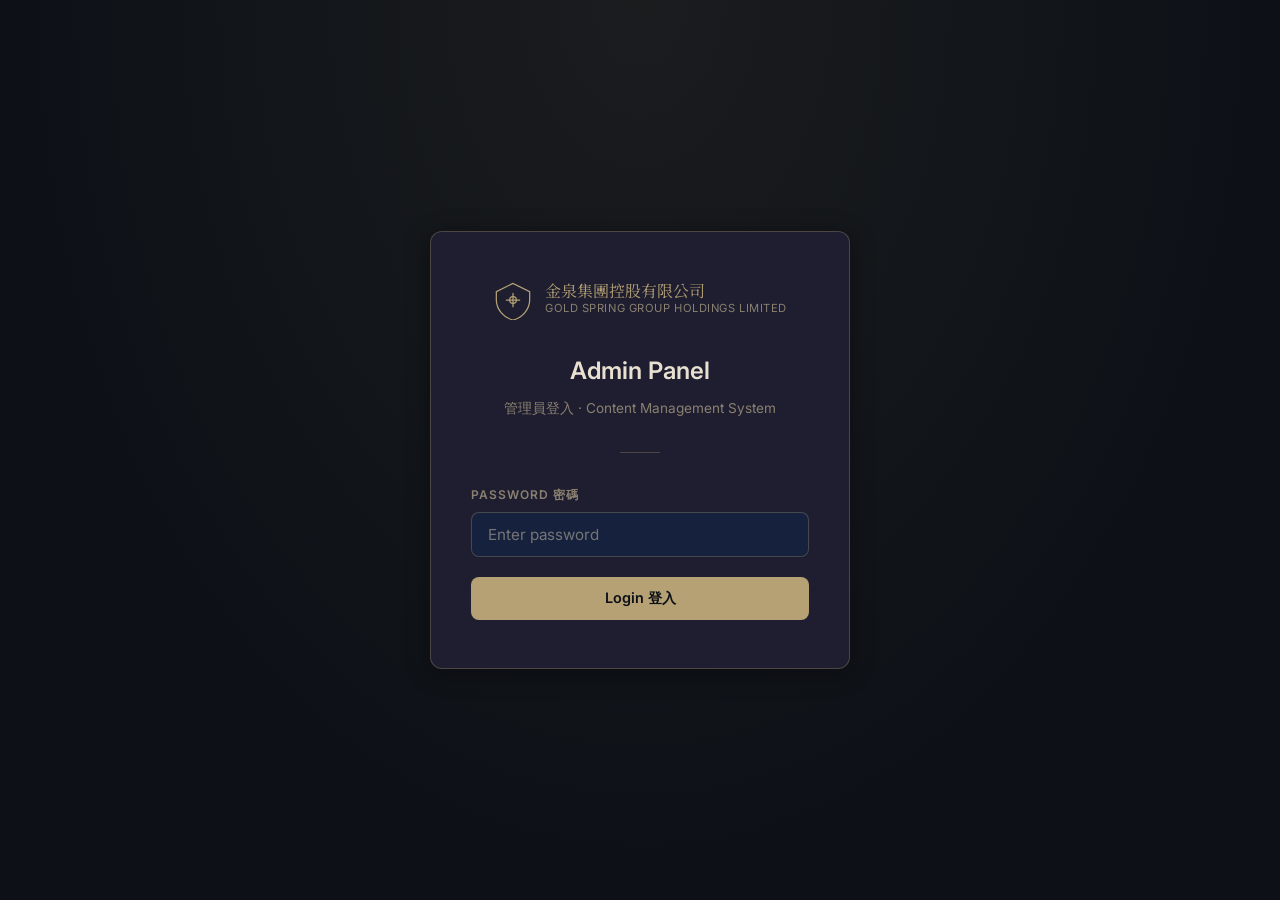
==== admin/index.html @ 5ca874d6 "Add admin panel CMS for easy content editing" ====
<!DOCTYPE html>
<html lang="en">
<head>
<meta charset="UTF-8">
<meta name="viewport" content="width=device-width, initial-scale=1.0">
<title>Admin Panel — Gold Spring Group</title>
<link rel="preconnect" href="https://fonts.googleapis.com">
<link rel="preconnect" href="https://fonts.gstatic.com" crossorigin>
<link href="https://fonts.googleapis.com/css2?family=Inter:wght@300;400;500;600;700&family=Noto+Serif+TC:wght@300;400;700&display=swap" rel="stylesheet">
<style>
  :root {
    --navy:       #0d1117;
    --navy-2:     #1a1a2e;
    --navy-3:     #16213e;
    --navy-4:     #0f3460;
    --gold:       #b5a173;
    --gold-light: #d4b896;
    --gold-dim:   rgba(181,161,115,0.15);
    --gold-border:rgba(181,161,115,0.3);
    --text:       #e8e0d0;
    --text-muted: #8a8070;
    --text-dim:   #5a5550;
    --surface:    #1e1e30;
    --surface-2:  #252538;
    --red:        #e05c5c;
    --green:      #5cb87a;
    --radius:     8px;
    --radius-lg:  12px;
    --shadow:     0 4px 24px rgba(0,0,0,0.4);
  }

  *, *::before, *::after { box-sizing: border-box; margin: 0; padding: 0; }

  body {
    font-family: 'Inter', sans-serif;
    background: var(--navy);
    color: var(--text);
    min-height: 100vh;
    line-height: 1.6;
  }

  /* ── LOGIN ── */
  #login-screen {
    display: flex;
    align-items: center;
    justify-content: center;
    min-height: 100vh;
    padding: 2rem;
    background: radial-gradient(ellipse at 50% 0%, rgba(181,161,115,0.08) 0%, transparent 70%),
                var(--navy);
  }

  .login-card {
    background: var(--surface);
    border: 1px solid var(--gold-border);
    border-radius: var(--radius-lg);
    padding: 3rem 2.5rem;
    width: 100%;
    max-width: 420px;
    box-shadow: var(--shadow);
    text-align: center;
  }

  .login-logo {
    display: flex;
    align-items: center;
    justify-content: center;
    gap: 0.75rem;
    margin-bottom: 2rem;
  }

  .login-logo svg { width: 40px; height: 40px; color: var(--gold); }

  .login-logo-text {
    text-align: left;
  }

  .login-logo-text .zh {
    font-family: 'Noto Serif TC', serif;
    font-size: 1rem;
    color: var(--gold);
    display: block;
    line-height: 1.2;
  }

  .login-logo-text .en {
    font-size: 0.7rem;
    color: var(--text-muted);
    display: block;
    letter-spacing: 0.05em;
    text-transform: uppercase;
  }

  .login-title {
    font-size: 1.5rem;
    font-weight: 600;
    color: var(--text);
    margin-bottom: 0.5rem;
  }

  .login-subtitle {
    font-size: 0.85rem;
    color: var(--text-muted);
    margin-bottom: 2rem;
  }

  .login-divider {
    width: 40px;
    height: 1px;
    background: var(--gold-border);
    margin: 0 auto 2rem;
  }

  .form-group { margin-bottom: 1.25rem; text-align: left; }

  .form-label {
    display: block;
    font-size: 0.75rem;
    font-weight: 600;
    letter-spacing: 0.08em;
    text-transform: uppercase;
    color: var(--text-muted);
    margin-bottom: 0.5rem;
  }

  .form-input {
    width: 100%;
    background: var(--navy-3);
    border: 1px solid var(--gold-border);
    border-radius: var(--radius);
    padding: 0.75rem 1rem;
    color: var(--text);
    font-family: 'Inter', sans-serif;
    font-size: 0.95rem;
    transition: border-color 0.2s, box-shadow 0.2s;
    outline: none;
  }

  .form-input:focus {
    border-color: var(--gold);
    box-shadow: 0 0 0 3px rgba(181,161,115,0.15);
  }

  .btn {
    display: inline-flex;
    align-items: center;
    gap: 0.5rem;
    padding: 0.75rem 1.5rem;
    border-radius: var(--radius);
    font-family: 'Inter', sans-serif;
    font-size: 0.9rem;
    font-weight: 600;
    cursor: pointer;
    border: none;
    transition: all 0.2s;
    text-decoration: none;
  }

  .btn-gold {
    background: var(--gold);
    color: var(--navy);
    width: 100%;
    justify-content: center;
  }

  .btn-gold:hover { background: var(--gold-light); transform: translateY(-1px); }
  .btn-gold:active { transform: translateY(0); }

  .btn-outline {
    background: transparent;
    border: 1px solid var(--gold-border);
    color: var(--gold);
  }

  .btn-outline:hover {
    background: var(--gold-dim);
    border-color: var(--gold);
  }

  .btn-ghost {
    background: transparent;
    color: var(--text-muted);
    padding: 0.5rem;
    border-radius: var(--radius);
  }

  .btn-ghost:hover { color: var(--gold); background: var(--gold-dim); }

  .error-msg {
    background: rgba(224,92,92,0.1);
    border: 1px solid rgba(224,92,92,0.3);
    border-radius: var(--radius);
    padding: 0.75rem 1rem;
    color: var(--red);
    font-size: 0.85rem;
    margin-top: 1rem;
    display: none;
  }

  /* ── APP ── */
  #app { display: none; }

  /* ── HEADER ── */
  .app-header {
    position: sticky;
    top: 0;
    z-index: 100;
    background: rgba(13,17,23,0.95);
    backdrop-filter: blur(12px);
    border-bottom: 1px solid var(--gold-border);
    padding: 0 2rem;
    height: 64px;
    display: flex;
    align-items: center;
    justify-content: space-between;
  }

  .header-brand {
    display: flex;
    align-items: center;
    gap: 0.75rem;
  }

  .header-brand svg { width: 28px; height: 28px; color: var(--gold); }

  .header-brand-text { display: flex; flex-direction: column; }

  .header-brand-text .zh {
    font-family: 'Noto Serif TC', serif;
    font-size: 0.85rem;
    color: var(--gold);
    line-height: 1.2;
  }

  .header-brand-text .en {
    font-size: 0.65rem;
    color: var(--text-muted);
    text-transform: uppercase;
    letter-spacing: 0.08em;
  }

  .header-badge {
    background: var(--gold-dim);
    border: 1px solid var(--gold-border);
    color: var(--gold);
    font-size: 0.7rem;
    font-weight: 600;
    letter-spacing: 0.1em;
    text-transform: uppercase;
    padding: 0.2rem 0.6rem;
    border-radius: 4px;
    margin-left: 0.75rem;
  }

  .header-actions {
    display: flex;
    align-items: center;
    gap: 0.75rem;
  }

  /* ── MAIN LAYOUT ── */
  .app-main {
    max-width: 1200px;
    margin: 0 auto;
    padding: 2rem;
  }

  /* ── STATUS BAR ── */
  #status-bar {
    border-radius: var(--radius);
    padding: 0.75rem 1.25rem;
    font-size: 0.875rem;
    font-weight: 500;
    display: none;
    align-items: center;
    gap: 0.5rem;
    margin-bottom: 1.5rem;
  }

  #status-bar.success {
    background: rgba(92,184,122,0.1);
    border: 1px solid rgba(92,184,122,0.3);
    color: var(--green);
    display: flex;
  }

  #status-bar.error {
    background: rgba(224,92,92,0.1);
    border: 1px solid rgba(224,92,92,0.3);
    color: var(--red);
    display: flex;
  }

  #status-bar.loading {
    background: var(--gold-dim);
    border: 1px solid var(--gold-border);
    color: var(--gold);
    display: flex;
  }

  /* ── TOOLBAR ── */
  .toolbar {
    display: flex;
    align-items: center;
    justify-content: space-between;
    margin-bottom: 2rem;
    flex-wrap: wrap;
    gap: 1rem;
  }

  .toolbar-title {
    font-size: 1.5rem;
    font-weight: 700;
    color: var(--text);
  }

  .toolbar-title span {
    color: var(--gold);
  }

  .toolbar-actions {
    display: flex;
    gap: 0.75rem;
    flex-wrap: wrap;
  }

  /* ── SECTIONS ── */
  .section-block {
    background: var(--surface);
    border: 1px solid rgba(181,161,115,0.12);
    border-radius: var(--radius-lg);
    margin-bottom: 1.5rem;
    overflow: hidden;
    transition: border-color 0.2s;
  }

  .section-block:hover {
    border-color: var(--gold-border);
  }

  .section-header {
    display: flex;
    align-items: center;
    gap: 0.75rem;
    padding: 1.25rem 1.5rem;
    background: var(--surface-2);
    border-bottom: 1px solid rgba(181,161,115,0.12);
    cursor: pointer;
    user-select: none;
  }

  .section-icon {
    width: 32px;
    height: 32px;
    background: var(--gold-dim);
    border: 1px solid var(--gold-border);
    border-radius: 6px;
    display: flex;
    align-items: center;
    justify-content: center;
    color: var(--gold);
    flex-shrink: 0;
  }

  .section-icon svg { width: 16px; height: 16px; }

  .section-title {
    flex: 1;
  }

  .section-title-zh {
    font-family: 'Noto Serif TC', serif;
    font-size: 0.9rem;
    color: var(--gold);
    display: block;
  }

  .section-title-en {
    font-size: 0.75rem;
    color: var(--text-muted);
    text-transform: uppercase;
    letter-spacing: 0.06em;
  }

  .section-toggle {
    color: var(--text-muted);
    transition: transform 0.2s;
  }

  .section-toggle.open { transform: rotate(180deg); }

  .section-body {
    padding: 1.5rem;
    display: grid;
    gap: 1.25rem;
  }

  .section-body.collapsed { display: none; }

  /* ── FIELD ROWS ── */
  .field-row {
    display: grid;
    grid-template-columns: 1fr 1fr;
    gap: 1rem;
  }

  @media (max-width: 768px) {
    .field-row { grid-template-columns: 1fr; }
  }

  .field-full { grid-column: 1 / -1; }

  .field-group { display: flex; flex-direction: column; gap: 0.5rem; }

  .field-label {
    font-size: 0.72rem;
    font-weight: 600;
    text-transform: uppercase;
    letter-spacing: 0.08em;
    color: var(--text-muted);
    display: flex;
    align-items: center;
    gap: 0.4rem;
  }

  .field-label .lang-badge {
    background: var(--gold-dim);
    border: 1px solid var(--gold-border);
    color: var(--gold);
    font-size: 0.6rem;
    padding: 0.1rem 0.35rem;
    border-radius: 3px;
    font-weight: 700;
  }

  .field-label .lang-badge.en {
    background: rgba(100,130,200,0.1);
    border-color: rgba(100,130,200,0.3);
    color: #8aa4d8;
  }

  .field-input,
  .field-textarea {
    background: var(--navy-3);
    border: 1px solid rgba(181,161,115,0.2);
    border-radius: var(--radius);
    padding: 0.65rem 0.9rem;
    color: var(--text);
    font-family: 'Inter', sans-serif;
    font-size: 0.875rem;
    transition: border-color 0.2s, box-shadow 0.2s;
    outline: none;
    resize: vertical;
    width: 100%;
    line-height: 1.5;
  }

  .field-input:focus,
  .field-textarea:focus {
    border-color: var(--gold);
    box-shadow: 0 0 0 3px rgba(181,161,115,0.1);
  }

  .field-textarea { min-height: 90px; }
  .field-textarea.tall { min-height: 200px; }
  .field-textarea.bio { min-height: 320px; font-size: 0.8rem; }

  /* ── MODAL ── */
  .modal-overlay {
    position: fixed;
    inset: 0;
    background: rgba(0,0,0,0.7);
    backdrop-filter: blur(4px);
    z-index: 1000;
    display: none;
    align-items: center;
    justify-content: center;
    padding: 2rem;
  }

  .modal-overlay.open { display: flex; }

  .modal {
    background: var(--surface);
    border: 1px solid var(--gold-border);
    border-radius: var(--radius-lg);
    padding: 2rem;
    width: 100%;
    max-width: 540px;
    box-shadow: var(--shadow);
  }

  .modal-header {
    display: flex;
    align-items: flex-start;
    justify-content: space-between;
    margin-bottom: 1.5rem;
    gap: 1rem;
  }

  .modal-title {
    font-size: 1.1rem;
    font-weight: 700;
    color: var(--text);
    line-height: 1.3;
  }

  .modal-subtitle {
    font-size: 0.8rem;
    color: var(--text-muted);
    margin-top: 0.25rem;
  }

  .modal-close {
    background: none;
    border: none;
    color: var(--text-muted);
    cursor: pointer;
    padding: 0.25rem;
    border-radius: 4px;
    flex-shrink: 0;
    transition: color 0.2s;
  }

  .modal-close:hover { color: var(--text); }

  .modal-instructions {
    background: var(--navy-3);
    border: 1px solid rgba(181,161,115,0.15);
    border-radius: var(--radius);
    padding: 1rem;
    margin-bottom: 1.5rem;
    font-size: 0.8rem;
    color: var(--text-muted);
    line-height: 1.6;
  }

  .modal-instructions ol {
    padding-left: 1.25rem;
    margin-top: 0.5rem;
  }

  .modal-instructions li { margin-bottom: 0.25rem; }

  .modal-instructions code {
    background: rgba(181,161,115,0.1);
    color: var(--gold);
    padding: 0.1rem 0.35rem;
    border-radius: 3px;
    font-size: 0.78rem;
    font-family: 'Courier New', monospace;
  }

  .modal-footer {
    display: flex;
    gap: 0.75rem;
    justify-content: flex-end;
    margin-top: 1.5rem;
  }

  .btn-sm {
    padding: 0.5rem 1rem;
    font-size: 0.85rem;
  }

  /* ── SPINNER ── */
  @keyframes spin { to { transform: rotate(360deg); } }
  .spinner {
    width: 16px;
    height: 16px;
    border: 2px solid transparent;
    border-top-color: currentColor;
    border-radius: 50%;
    animation: spin 0.7s linear infinite;
    flex-shrink: 0;
  }

  /* ── FOOTER ── */
  .app-footer {
    text-align: center;
    padding: 2rem;
    color: var(--text-dim);
    font-size: 0.75rem;
    border-top: 1px solid rgba(181,161,115,0.08);
    margin-top: 2rem;
  }

  .app-footer a { color: var(--text-muted); text-decoration: none; }
  .app-footer a:hover { color: var(--gold); }

  /* ── LOGOUT ── */
  .logout-btn {
    background: none;
    border: 1px solid rgba(224,92,92,0.3);
    color: var(--red);
    cursor: pointer;
    font-size: 0.75rem;
    font-weight: 600;
    padding: 0.35rem 0.75rem;
    border-radius: var(--radius);
    transition: all 0.2s;
    font-family: 'Inter', sans-serif;
    letter-spacing: 0.05em;
    text-transform: uppercase;
  }

  .logout-btn:hover {
    background: rgba(224,92,92,0.1);
    border-color: var(--red);
  }

  /* ── CHANGED INDICATOR ── */
  .dirty-dot {
    width: 6px;
    height: 6px;
    background: var(--gold);
    border-radius: 50%;
    display: none;
    margin-left: 4px;
  }

  .is-dirty .dirty-dot { display: inline-block; }
</style>
</head>
<body>

<!-- ═══════════════════════════════════ LOGIN ═══════════════════════════════════ -->
<div id="login-screen">
  <div class="login-card">
    <div class="login-logo">
      <svg viewBox="0 0 48 48" fill="none" aria-label="Gold Spring Group">
        <path d="M24 4L4 14v10c0 11 8.7 21.3 20 24 11.3-2.7 20-13 20-24V14L24 4z" stroke="currentColor" stroke-width="1.5" fill="none"/>
        <path d="M16 24h16M24 16v16" stroke="currentColor" stroke-width="1.5" stroke-linecap="round"/>
        <circle cx="24" cy="24" r="4" stroke="currentColor" stroke-width="1.5"/>
      </svg>
      <div class="login-logo-text">
        <span class="zh">金泉集團控股有限公司</span>
        <span class="en">Gold Spring Group Holdings Limited</span>
      </div>
    </div>
    <h1 class="login-title">Admin Panel</h1>
    <p class="login-subtitle">管理員登入 · Content Management System</p>
    <div class="login-divider"></div>
    <div class="form-group">
      <label class="form-label" for="password-input">Password 密碼</label>
      <input
        class="form-input"
        type="password"
        id="password-input"
        placeholder="Enter password"
        autocomplete="current-password"
      >
    </div>
    <button class="btn btn-gold" id="login-btn">Login 登入</button>
    <div class="error-msg" id="login-error">Incorrect password. Please try again.</div>
  </div>
</div>

<!-- ═══════════════════════════════════ APP ════════════════════════════════════ -->
<div id="app">

  <!-- HEADER -->
  <header class="app-header">
    <div class="header-brand">
      <svg viewBox="0 0 48 48" fill="none" aria-label="Gold Spring Group">
        <path d="M24 4L4 14v10c0 11 8.7 21.3 20 24 11.3-2.7 20-13 20-24V14L24 4z" stroke="currentColor" stroke-width="1.5" fill="none"/>
        <path d="M16 24h16M24 16v16" stroke="currentColor" stroke-width="1.5" stroke-linecap="round"/>
        <circle cx="24" cy="24" r="4" stroke="currentColor" stroke-width="1.5"/>
      </svg>
      <div class="header-brand-text">
        <span class="zh">金泉集團</span>
        <span class="en">Gold Spring Group</span>
      </div>
      <span class="header-badge">CMS Admin</span>
    </div>
    <div class="header-actions">
      <button class="btn btn-ghost" id="settings-btn" title="GitHub Token Settings" aria-label="Settings">
        <svg width="18" height="18" viewBox="0 0 24 24" fill="none" stroke="currentColor" stroke-width="2"><circle cx="12" cy="12" r="3"/><path d="M19.4 15a1.65 1.65 0 0 0 .33 1.82l.06.06a2 2 0 0 1-2.83 2.83l-.06-.06a1.65 1.65 0 0 0-1.82-.33 1.65 1.65 0 0 0-1 1.51V21a2 2 0 0 1-4 0v-.09A1.65 1.65 0 0 0 9 19.4a1.65 1.65 0 0 0-1.82.33l-.06.06a2 2 0 0 1-2.83-2.83l.06-.06A1.65 1.65 0 0 0 4.68 15a1.65 1.65 0 0 0-1.51-1H3a2 2 0 0 1 0-4h.09A1.65 1.65 0 0 0 4.6 9a1.65 1.65 0 0 0-.33-1.82l-.06-.06a2 2 0 0 1 2.83-2.83l.06.06A1.65 1.65 0 0 0 9 4.68a1.65 1.65 0 0 0 1-1.51V3a2 2 0 0 1 4 0v.09a1.65 1.65 0 0 0 1 1.51 1.65 1.65 0 0 0 1.82-.33l.06-.06a2 2 0 0 1 2.83 2.83l-.06.06A1.65 1.65 0 0 0 19.4 9a1.65 1.65 0 0 0 1.51 1H21a2 2 0 0 1 0 4h-.09a1.65 1.65 0 0 0-1.51 1z"/></svg>
      </button>
      <button class="logout-btn" id="logout-btn">Logout</button>
    </div>
  </header>

  <!-- MAIN -->
  <main class="app-main">
    <!-- STATUS -->
    <div id="status-bar"></div>

    <!-- TOOLBAR -->
    <div class="toolbar">
      <div>
        <h1 class="toolbar-title">Content <span>Editor</span></h1>
        <p style="font-size:0.8rem;color:var(--text-muted);margin-top:0.25rem;">
          Edit site content below. Changes save directly to GitHub.
        </p>
      </div>
      <div class="toolbar-actions">
        <a href="../index.html" target="_blank" class="btn btn-outline btn-sm">
          <svg width="14" height="14" viewBox="0 0 24 24" fill="none" stroke="currentColor" stroke-width="2"><path d="M18 13v6a2 2 0 0 1-2 2H5a2 2 0 0 1-2-2V8a2 2 0 0 1 2-2h6"/><polyline points="15 3 21 3 21 9"/><line x1="10" y1="14" x2="21" y2="3"/></svg>
          Preview Site
        </a>
        <button class="btn btn-gold btn-sm" id="save-btn">
          <svg width="14" height="14" viewBox="0 0 24 24" fill="none" stroke="currentColor" stroke-width="2.5"><path d="M19 21H5a2 2 0 0 1-2-2V5a2 2 0 0 1 2-2h11l5 5v11a2 2 0 0 1-2 2z"/><polyline points="17 21 17 13 7 13 7 21"/><polyline points="7 3 7 8 15 8"/></svg>
          Save to GitHub
          <span class="dirty-dot" id="dirty-dot"></span>
        </button>
      </div>
    </div>

    <!-- ═══ HERO SECTION ═══ -->
    <div class="section-block">
      <div class="section-header" onclick="toggleSection(this)">
        <div class="section-icon">
          <svg viewBox="0 0 24 24" fill="none" stroke="currentColor" stroke-width="2"><path d="M3 9l9-7 9 7v11a2 2 0 0 1-2 2H5a2 2 0 0 1-2-2z"/></svg>
        </div>
        <div class="section-title">
          <span class="section-title-zh">首頁橫幅</span>
          <span class="section-title-en">Hero Banner</span>
        </div>
        <svg class="section-toggle open" width="16" height="16" viewBox="0 0 24 24" fill="none" stroke="currentColor" stroke-width="2"><polyline points="6 9 12 15 18 9"/></svg>
      </div>
      <div class="section-body">
        <div class="field-row">
          <div class="field-group">
            <label class="field-label">
              <span class="lang-badge">ZH</span>
              首頁主標題 Hero Title
            </label>
            <input class="field-input" type="text" data-key="hero_title_zh" placeholder="Chinese hero title">
          </div>
          <div class="field-group">
            <label class="field-label">
              <span class="lang-badge en">EN</span>
              Hero Title (English)
            </label>
            <input class="field-input" type="text" data-key="hero_title_en" placeholder="English hero title">
          </div>
        </div>
        <div class="field-row">
          <div class="field-group">
            <label class="field-label">
              <span class="lang-badge">ZH</span>
              首頁描述 Hero Description
            </label>
            <textarea class="field-textarea" data-key="hero_desc_zh" placeholder="Chinese hero description"></textarea>
          </div>
          <div class="field-group">
            <label class="field-label">
              <span class="lang-badge en">EN</span>
              Hero Description (English)
            </label>
            <textarea class="field-textarea" data-key="hero_desc_en" placeholder="English hero description"></textarea>
          </div>
        </div>
      </div>
    </div>

    <!-- ═══ ABOUT SECTION ═══ -->
    <div class="section-block">
      <div class="section-header" onclick="toggleSection(this)">
        <div class="section-icon">
          <svg viewBox="0 0 24 24" fill="none" stroke="currentColor" stroke-width="2"><circle cx="12" cy="12" r="10"/><line x1="12" y1="8" x2="12" y2="12"/><line x1="12" y1="16" x2="12.01" y2="16"/></svg>
        </div>
        <div class="section-title">
          <span class="section-title-zh">關於我們</span>
          <span class="section-title-en">About</span>
        </div>
        <svg class="section-toggle open" width="16" height="16" viewBox="0 0 24 24" fill="none" stroke="currentColor" stroke-width="2"><polyline points="6 9 12 15 18 9"/></svg>
      </div>
      <div class="section-body">
        <div class="field-row">
          <div class="field-group">
            <label class="field-label">
              <span class="lang-badge">ZH</span>
              公司簡介 Company Introduction
            </label>
            <textarea class="field-textarea tall" data-key="about_intro_zh" placeholder="Chinese about text"></textarea>
          </div>
          <div class="field-group">
            <label class="field-label">
              <span class="lang-badge en">EN</span>
              Company Introduction (English)
            </label>
            <textarea class="field-textarea tall" data-key="about_intro_en" placeholder="English about text"></textarea>
          </div>
        </div>
        <div class="field-row">
          <div class="field-group">
            <label class="field-label">
              <span class="lang-badge">ZH</span>
              目標客戶 Target Clients
            </label>
            <textarea class="field-textarea" data-key="target_clients_zh" placeholder="Chinese target clients"></textarea>
          </div>
          <div class="field-group">
            <label class="field-label">
              <span class="lang-badge en">EN</span>
              Target Clients (English)
            </label>
            <textarea class="field-textarea" data-key="target_clients_en" placeholder="English target clients"></textarea>
          </div>
        </div>
      </div>
    </div>

    <!-- ═══ LEADERSHIP SECTION ═══ -->
    <div class="section-block">
      <div class="section-header" onclick="toggleSection(this)">
        <div class="section-icon">
          <svg viewBox="0 0 24 24" fill="none" stroke="currentColor" stroke-width="2"><path d="M17 21v-2a4 4 0 0 0-4-4H5a4 4 0 0 0-4 4v2"/><circle cx="9" cy="7" r="4"/><path d="M23 21v-2a4 4 0 0 0-3-3.87"/><path d="M16 3.13a4 4 0 0 1 0 7.75"/></svg>
        </div>
        <div class="section-title">
          <span class="section-title-zh">領導層</span>
          <span class="section-title-en">Leadership</span>
        </div>
        <svg class="section-toggle open" width="16" height="16" viewBox="0 0 24 24" fill="none" stroke="currentColor" stroke-width="2"><polyline points="6 9 12 15 18 9"/></svg>
      </div>
      <div class="section-body">
        <div class="field-row">
          <div class="field-group">
            <label class="field-label">
              <span class="lang-badge">ZH</span>
              領導人姓名 Leader Name
            </label>
            <input class="field-input" type="text" data-key="leader_name_zh" placeholder="e.g. 劉應東先生">
          </div>
          <div class="field-group">
            <label class="field-label">
              <span class="lang-badge en">EN</span>
              Leader Name (English)
            </label>
            <input class="field-input" type="text" data-key="leader_name_en" placeholder="e.g. Ellis Lau">
          </div>
        </div>
        <div class="field-row">
          <div class="field-group">
            <label class="field-label">
              <span class="lang-badge">ZH</span>
              職銜 Role / Title
            </label>
            <input class="field-input" type="text" data-key="leader_role_zh" placeholder="e.g. 行政總裁">
          </div>
          <div class="field-group">
            <label class="field-label">
              <span class="lang-badge en">EN</span>
              Role / Title (English)
            </label>
            <input class="field-input" type="text" data-key="leader_role_en" placeholder="e.g. Chief Executive Officer">
          </div>
        </div>
        <div class="field-row">
          <div class="field-group">
            <label class="field-label">
              <span class="lang-badge">ZH</span>
              個人簡介 Bio (HTML) — 中文
            </label>
            <textarea class="field-textarea bio" data-key="leader_bio_zh" placeholder="HTML content for Chinese bio including &lt;p&gt; tags and &lt;ul&gt; list"></textarea>
          </div>
          <div class="field-group">
            <label class="field-label">
              <span class="lang-badge en">EN</span>
              Bio (HTML) — English
            </label>
            <textarea class="field-textarea bio" data-key="leader_bio_en" placeholder="HTML content for English bio including &lt;p&gt; tags and &lt;ul&gt; list"></textarea>
          </div>
        </div>
        <p style="font-size:0.72rem;color:var(--text-dim);grid-column:1/-1;">
          ℹ Bio fields accept HTML — use &lt;p&gt;, &lt;ul&gt;, &lt;li&gt; tags. The content is injected via innerHTML.
        </p>
      </div>
    </div>

    <!-- ═══ OFFICE SECTION ═══ -->
    <div class="section-block">
      <div class="section-header" onclick="toggleSection(this)">
        <div class="section-icon">
          <svg viewBox="0 0 24 24" fill="none" stroke="currentColor" stroke-width="2"><path d="M3 9l9-7 9 7v11a2 2 0 0 1-2 2H5a2 2 0 0 1-2-2z"/><polyline points="9 22 9 12 15 12 15 22"/></svg>
        </div>
        <div class="section-title">
          <span class="section-title-zh">辦公室</span>
          <span class="section-title-en">Office</span>
        </div>
        <svg class="section-toggle open" width="16" height="16" viewBox="0 0 24 24" fill="none" stroke="currentColor" stroke-width="2"><polyline points="6 9 12 15 18 9"/></svg>
      </div>
      <div class="section-body">
        <div class="field-row">
          <div class="field-group">
            <label class="field-label">
              <span class="lang-badge">ZH</span>
              辦公室介紹 Office Introduction
            </label>
            <textarea class="field-textarea" data-key="office_intro_zh" placeholder="Chinese office intro"></textarea>
          </div>
          <div class="field-group">
            <label class="field-label">
              <span class="lang-badge en">EN</span>
              Office Introduction (English)
            </label>
            <textarea class="field-textarea" data-key="office_intro_en" placeholder="English office intro"></textarea>
          </div>
        </div>
      </div>
    </div>

    <!-- ═══ CAREERS SECTION ═══ -->
    <div class="section-block">
      <div class="section-header" onclick="toggleSection(this)">
        <div class="section-icon">
          <svg viewBox="0 0 24 24" fill="none" stroke="currentColor" stroke-width="2"><rect x="2" y="7" width="20" height="14" rx="2" ry="2"/><path d="M16 21V5a2 2 0 0 0-2-2h-4a2 2 0 0 0-2 2v16"/></svg>
        </div>
        <div class="section-title">
          <span class="section-title-zh">招聘</span>
          <span class="section-title-en">Careers</span>
        </div>
        <svg class="section-toggle open" width="16" height="16" viewBox="0 0 24 24" fill="none" stroke="currentColor" stroke-width="2"><polyline points="6 9 12 15 18 9"/></svg>
      </div>
      <div class="section-body">
        <div class="field-row">
          <div class="field-group">
            <label class="field-label">
              <span class="lang-badge">ZH</span>
              招聘文字 Careers Text
            </label>
            <textarea class="field-textarea" data-key="careers_text_zh" placeholder="Chinese careers text"></textarea>
          </div>
          <div class="field-group">
            <label class="field-label">
              <span class="lang-badge en">EN</span>
              Careers Text (English)
            </label>
            <textarea class="field-textarea" data-key="careers_text_en" placeholder="English careers text"></textarea>
          </div>
        </div>
      </div>
    </div>

    <!-- ═══ CONTACT SECTION ═══ -->
    <div class="section-block">
      <div class="section-header" onclick="toggleSection(this)">
        <div class="section-icon">
          <svg viewBox="0 0 24 24" fill="none" stroke="currentColor" stroke-width="2"><path d="M22 16.92v3a2 2 0 0 1-2.18 2 19.79 19.79 0 0 1-8.63-3.07A19.5 19.5 0 0 1 4.69 12a19.79 19.79 0 0 1-3.07-8.67A2 2 0 0 1 3.6 1.2h3a2 2 0 0 1 2 1.72c.127.96.361 1.903.7 2.81a2 2 0 0 1-.45 2.11L7.91 8.91a16 16 0 0 0 6.06 6.06l.94-.94a2 2 0 0 1 2.11-.45c.907.339 1.85.573 2.81.7A2 2 0 0 1 22 16.92z"/></svg>
        </div>
        <div class="section-title">
          <span class="section-title-zh">聯絡資料</span>
          <span class="section-title-en">Contact</span>
        </div>
        <svg class="section-toggle open" width="16" height="16" viewBox="0 0 24 24" fill="none" stroke="currentColor" stroke-width="2"><polyline points="6 9 12 15 18 9"/></svg>
      </div>
      <div class="section-body">
        <div class="field-group field-full">
          <label class="field-label">
            辦公室地址 Office Address (ZH + EN)
          </label>
          <textarea class="field-textarea" data-key="contact_address" placeholder="Full address — use line breaks for multiple lines" style="min-height:80px;"></textarea>
        </div>
        <div class="field-row">
          <div class="field-group">
            <label class="field-label">電郵 Email Address</label>
            <input class="field-input" type="email" data-key="contact_email" placeholder="e.g. cs@goldspringgroup.io">
          </div>
          <div class="field-group">
            <label class="field-label">WhatsApp 號碼 Number</label>
            <input class="field-input" type="text" data-key="contact_whatsapp" placeholder="e.g. +852 6307 8840">
          </div>
        </div>
      </div>
    </div>

    <!-- BOTTOM SAVE -->
    <div style="display:flex;justify-content:flex-end;gap:0.75rem;margin-top:1rem;padding-top:1.5rem;border-top:1px solid rgba(181,161,115,0.12);">
      <a href="../index.html" target="_blank" class="btn btn-outline btn-sm">
        <svg width="14" height="14" viewBox="0 0 24 24" fill="none" stroke="currentColor" stroke-width="2"><path d="M18 13v6a2 2 0 0 1-2 2H5a2 2 0 0 1-2-2V8a2 2 0 0 1 2-2h6"/><polyline points="15 3 21 3 21 9"/><line x1="10" y1="14" x2="21" y2="3"/></svg>
        Preview Site
      </a>
      <button class="btn btn-gold btn-sm" id="save-btn-bottom">
        <svg width="14" height="14" viewBox="0 0 24 24" fill="none" stroke="currentColor" stroke-width="2.5"><path d="M19 21H5a2 2 0 0 1-2-2V5a2 2 0 0 1 2-2h11l5 5v11a2 2 0 0 1-2 2z"/><polyline points="17 21 17 13 7 13 7 21"/><polyline points="7 3 7 8 15 8"/></svg>
        Save to GitHub
      </button>
    </div>
  </main>

  <footer class="app-footer">
    Gold Spring Group Holdings Limited &mdash; Admin CMS &mdash;
    <a href="https://github.com/kahofu3/goldspring-site" target="_blank" rel="noopener">kahofu3/goldspring-site</a>
  </footer>
</div>

<!-- ═══════════════════════════════ SETTINGS MODAL ════════════════════════════ -->
<div class="modal-overlay" id="settings-modal">
  <div class="modal" role="dialog" aria-modal="true" aria-labelledby="modal-title">
    <div class="modal-header">
      <div>
        <h2 class="modal-title" id="modal-title">
          <svg width="16" height="16" viewBox="0 0 24 24" fill="none" stroke="currentColor" stroke-width="2" style="vertical-align:-2px;margin-right:6px;color:var(--gold)"><circle cx="12" cy="12" r="3"/><path d="M19.4 15a1.65 1.65 0 0 0 .33 1.82l.06.06a2 2 0 0 1-2.83 2.83l-.06-.06a1.65 1.65 0 0 0-1.82-.33 1.65 1.65 0 0 0-1 1.51V21a2 2 0 0 1-4 0v-.09A1.65 1.65 0 0 0 9 19.4a1.65 1.65 0 0 0-1.82.33l-.06.06a2 2 0 0 1-2.83-2.83l.06-.06A1.65 1.65 0 0 0 4.68 15a1.65 1.65 0 0 0-1.51-1H3a2 2 0 0 1 0-4h.09A1.65 1.65 0 0 0 4.6 9a1.65 1.65 0 0 0-.33-1.82l-.06-.06a2 2 0 0 1 2.83-2.83l.06.06A1.65 1.65 0 0 0 9 4.68a1.65 1.65 0 0 0 1-1.51V3a2 2 0 0 1 4 0v.09a1.65 1.65 0 0 0 1 1.51 1.65 1.65 0 0 0 1.82-.33l.06-.06a2 2 0 0 1 2.83 2.83l-.06.06A1.65 1.65 0 0 0 19.4 9a1.65 1.65 0 0 0 1.51 1H21a2 2 0 0 1 0 4h-.09a1.65 1.65 0 0 0-1.51 1z"/></svg>
          GitHub Token Settings
        </h2>
        <p class="modal-subtitle">Required to save content to the repository</p>
      </div>
      <button class="modal-close" id="modal-close-btn" aria-label="Close">
        <svg width="20" height="20" viewBox="0 0 24 24" fill="none" stroke="currentColor" stroke-width="2"><line x1="18" y1="6" x2="6" y2="18"/><line x1="6" y1="6" x2="18" y2="18"/></svg>
      </button>
    </div>
    <div class="modal-instructions">
      <strong style="color:var(--text);">How to generate a GitHub Personal Access Token:</strong>
      <ol>
        <li>Go to <strong>github.com</strong> and sign in as <code>kahofu3</code></li>
        <li>Navigate to <strong>Settings → Developer Settings</strong></li>
        <li>Click <strong>Personal Access Tokens → Tokens (classic)</strong></li>
        <li>Click <strong>Generate new token (classic)</strong></li>
        <li>Set a note (e.g. "goldspring-cms") and select the <code>repo</code> scope</li>
        <li>Click <strong>Generate token</strong> and copy it here</li>
      </ol>
      <p style="margin-top:0.5rem;color:var(--text-dim);">The token is stored only in your browser's localStorage — it is never sent anywhere except GitHub's API.</p>
    </div>
    <div class="form-group">
      <label class="form-label" for="token-input">Personal Access Token (PAT)</label>
      <input
        class="form-input"
        type="password"
        id="token-input"
        placeholder="ghp_xxxxxxxxxxxxxxxxxxxx"
        autocomplete="off"
        spellcheck="false"
      >
    </div>
    <div class="modal-footer">
      <button class="btn btn-ghost btn-sm" id="modal-cancel-btn">Cancel</button>
      <button class="btn btn-gold btn-sm" id="modal-save-btn">Save Token</button>
    </div>
  </div>
</div>

<script>
// ═══════════════════════════════════════════════════════════
//  CONSTANTS
// ═══════════════════════════════════════════════════════════
const PASSWORD = 'goldspring2026';
const GITHUB_REPO = 'kahofu3/goldspring-site';
const GITHUB_FILE = 'content.json';
const COMMIT_MSG  = 'Update content via admin panel';

// ═══════════════════════════════════════════════════════════
//  LOGIN
// ═══════════════════════════════════════════════════════════
const loginScreen = document.getElementById('login-screen');
const appEl       = document.getElementById('app');
const loginBtn    = document.getElementById('login-btn');
const loginInput  = document.getElementById('password-input');
const loginError  = document.getElementById('login-error');

function tryLogin() {
  const val = loginInput.value;
  if (val === PASSWORD) {
    loginScreen.style.display = 'none';
    appEl.style.display = 'block';
    loadContent();
  } else {
    loginError.style.display = 'block';
    loginInput.value = '';
    loginInput.focus();
    setTimeout(() => { loginError.style.display = 'none'; }, 3000);
  }
}

loginBtn.addEventListener('click', tryLogin);
loginInput.addEventListener('keydown', e => { if (e.key === 'Enter') tryLogin(); });

document.getElementById('logout-btn').addEventListener('click', () => {
  appEl.style.display = 'none';
  loginScreen.style.display = 'flex';
  loginInput.value = '';
});

// Auto-login check (session flag)
if (sessionStorage.getItem('gs_admin_auth') === '1') {
  loginScreen.style.display = 'none';
  appEl.style.display = 'block';
}

// ═══════════════════════════════════════════════════════════
//  CONTENT LOADING
// ═══════════════════════════════════════════════════════════
async function loadContent() {
  try {
    // Try to load from GitHub API first for freshest content
    const token = localStorage.getItem('gs_github_token');
    let data = null;

    if (token) {
      try {
        const res = await fetch(
          `https://api.github.com/repos/${GITHUB_REPO}/contents/${GITHUB_FILE}`,
          { headers: { Authorization: `token ${token}`, Accept: 'application/vnd.github.v3+json' } }
        );
        if (res.ok) {
          const json = await res.json();
          const decoded = atob(json.content.replace(/\n/g, ''));
          data = JSON.parse(decoded);
        }
      } catch (_) { /* fall through to local fetch */ }
    }

    // Fall back to local content.json
    if (!data) {
      const res = await fetch('../content.json?_=' + Date.now());
      if (res.ok) data = await res.json();
    }

    if (data) fillFields(data);
  } catch (err) {
    console.warn('Could not load content.json:', err);
  }
}

function fillFields(data) {
  document.querySelectorAll('[data-key]').forEach(el => {
    const key = el.dataset.key;
    if (data[key] !== undefined) {
      el.value = data[key];
    }
  });
}

// ═══════════════════════════════════════════════════════════
//  DIRTY TRACKING
// ═══════════════════════════════════════════════════════════
let isDirty = false;
const dirtyDot = document.getElementById('dirty-dot');

document.querySelectorAll('[data-key]').forEach(el => {
  el.addEventListener('input', () => {
    if (!isDirty) {
      isDirty = true;
      dirtyDot.style.display = 'inline-block';
    }
  });
});

// ═══════════════════════════════════════════════════════════
//  COLLECT FORM VALUES
// ═══════════════════════════════════════════════════════════
function collectContent() {
  const result = {};
  document.querySelectorAll('[data-key]').forEach(el => {
    result[el.dataset.key] = el.value;
  });
  return result;
}

// ═══════════════════════════════════════════════════════════
//  STATUS BAR
// ═══════════════════════════════════════════════════════════
const statusBar = document.getElementById('status-bar');
let statusTimer = null;

function showStatus(type, msg, duration = 5000) {
  statusBar.className = type;
  statusBar.innerHTML = type === 'loading'
    ? `<span class="spinner"></span><span>${msg}</span>`
    : `<span>${type === 'success' ? '✓' : '✗'}</span><span>${msg}</span>`;
  statusBar.style.display = 'flex';
  if (statusTimer) clearTimeout(statusTimer);
  if (duration > 0) {
    statusTimer = setTimeout(() => { statusBar.style.display = 'none'; }, duration);
  }
}

function hideStatus() {
  statusBar.style.display = 'none';
  if (statusTimer) clearTimeout(statusTimer);
}

// ═══════════════════════════════════════════════════════════
//  SAVE TO GITHUB
// ═══════════════════════════════════════════════════════════
async function saveToGitHub() {
  const token = localStorage.getItem('gs_github_token');

  if (!token) {
    openSettingsModal();
    showStatus('error', 'Please set your GitHub Personal Access Token first.', 6000);
    return;
  }

  const content = collectContent();
  const contentStr = JSON.stringify(content, null, 2);
  const encoded = btoa(unescape(encodeURIComponent(contentStr)));

  showStatus('loading', 'Fetching current file SHA from GitHub…', 0);

  try {
    // 1. GET the current SHA
    const getRes = await fetch(
      `https://api.github.com/repos/${GITHUB_REPO}/contents/${GITHUB_FILE}`,
      {
        headers: {
          Authorization: `token ${token}`,
          Accept: 'application/vnd.github.v3+json'
        }
      }
    );

    let sha = null;
    if (getRes.ok) {
      const existing = await getRes.json();
      sha = existing.sha;
    } else if (getRes.status === 404) {
      // File doesn't exist yet — create it
      sha = null;
    } else {
      const errData = await getRes.json();
      throw new Error(`GitHub API error ${getRes.status}: ${errData.message}`);
    }

    showStatus('loading', 'Saving content.json to GitHub…', 0);

    // 2. PUT the updated content
    const body = {
      message: COMMIT_MSG,
      content: encoded,
    };
    if (sha) body.sha = sha;

    const putRes = await fetch(
      `https://api.github.com/repos/${GITHUB_REPO}/contents/${GITHUB_FILE}`,
      {
        method: 'PUT',
        headers: {
          Authorization: `token ${token}`,
          Accept: 'application/vnd.github.v3+json',
          'Content-Type': 'application/json'
        },
        body: JSON.stringify(body)
      }
    );

    if (!putRes.ok) {
      const errData = await putRes.json();
      throw new Error(`GitHub API error ${putRes.status}: ${errData.message}`);
    }

    isDirty = false;
    dirtyDot.style.display = 'none';
    showStatus('success', 'Content saved successfully! Changes committed to GitHub.', 6000);

  } catch (err) {
    console.error('Save error:', err);
    showStatus('error', `Save failed: ${err.message}`, 8000);
  }
}

document.getElementById('save-btn').addEventListener('click', saveToGitHub);
document.getElementById('save-btn-bottom').addEventListener('click', saveToGitHub);

// ═══════════════════════════════════════════════════════════
//  SECTION TOGGLE
// ═══════════════════════════════════════════════════════════
function toggleSection(headerEl) {
  const body = headerEl.nextElementSibling;
  const toggle = headerEl.querySelector('.section-toggle');
  body.classList.toggle('collapsed');
  toggle.classList.toggle('open');
}

// ═══════════════════════════════════════════════════════════
//  SETTINGS MODAL
// ═══════════════════════════════════════════════════════════
const settingsModal = document.getElementById('settings-modal');
const tokenInput    = document.getElementById('token-input');

function openSettingsModal() {
  const existing = localStorage.getItem('gs_github_token');
  tokenInput.value = existing ? existing : '';
  settingsModal.classList.add('open');
  tokenInput.focus();
}

function closeSettingsModal() {
  settingsModal.classList.remove('open');
}

document.getElementById('settings-btn').addEventListener('click', openSettingsModal);
document.getElementById('modal-close-btn').addEventListener('click', closeSettingsModal);
document.getElementById('modal-cancel-btn').addEventListener('click', closeSettingsModal);

document.getElementById('modal-save-btn').addEventListener('click', () => {
  const val = tokenInput.value.trim();
  if (!val) {
    tokenInput.style.borderColor = 'var(--red)';
    setTimeout(() => { tokenInput.style.borderColor = ''; }, 2000);
    return;
  }
  localStorage.setItem('gs_github_token', val);
  closeSettingsModal();
  showStatus('success', 'GitHub token saved to browser storage.', 4000);
});

tokenInput.addEventListener('keydown', e => {
  if (e.key === 'Enter') document.getElementById('modal-save-btn').click();
  if (e.key === 'Escape') closeSettingsModal();
});

// Close modal on backdrop click
settingsModal.addEventListener('click', e => {
  if (e.target === settingsModal) closeSettingsModal();
});

// Close modal on Escape
document.addEventListener('keydown', e => {
  if (e.key === 'Escape' && settingsModal.classList.contains('open')) closeSettingsModal();
});

// Prompt for token on first load if not set
window.addEventListener('load', () => {
  if (!localStorage.getItem('gs_github_token') && appEl.style.display !== 'none') {
    setTimeout(() => {
      showStatus('loading', 'No GitHub token set. Click the ⚙ gear icon to add your token before saving.', 8000);
    }, 1000);
  }
});
</script>
</body>
</html>
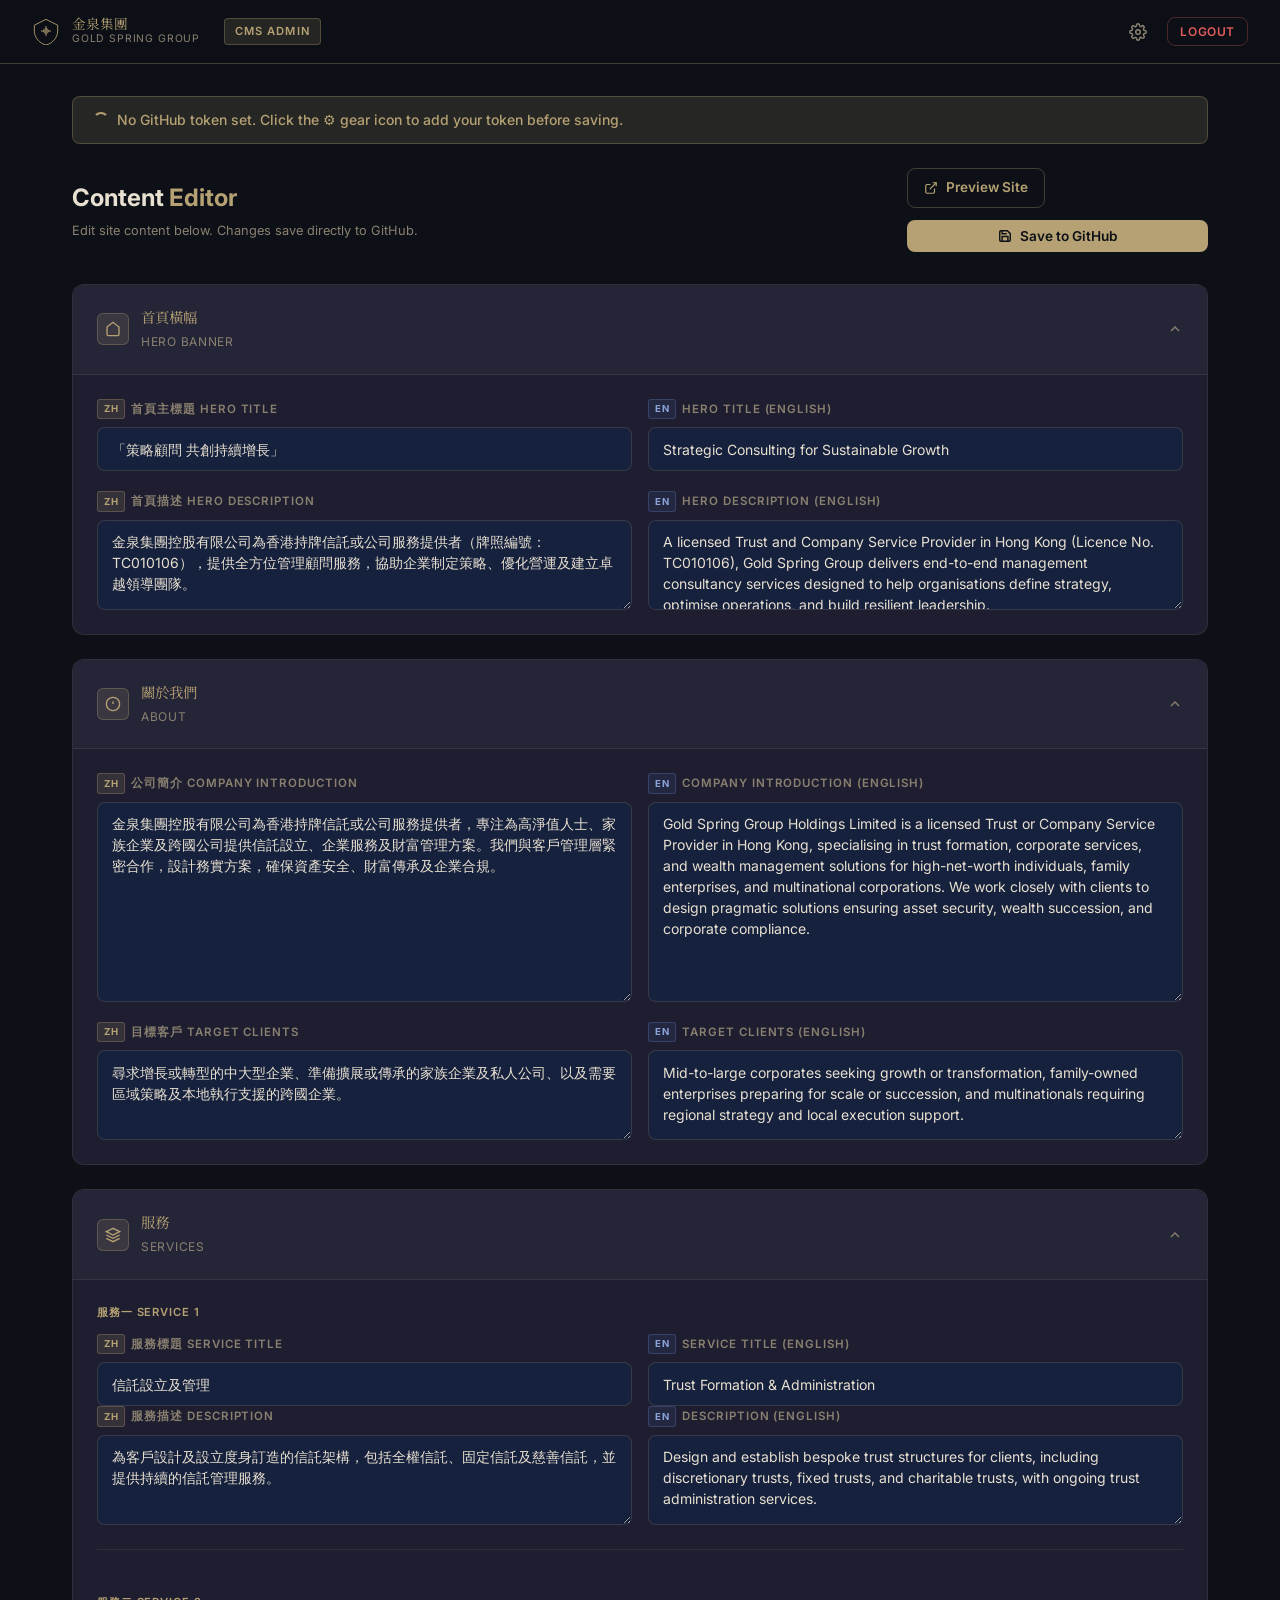
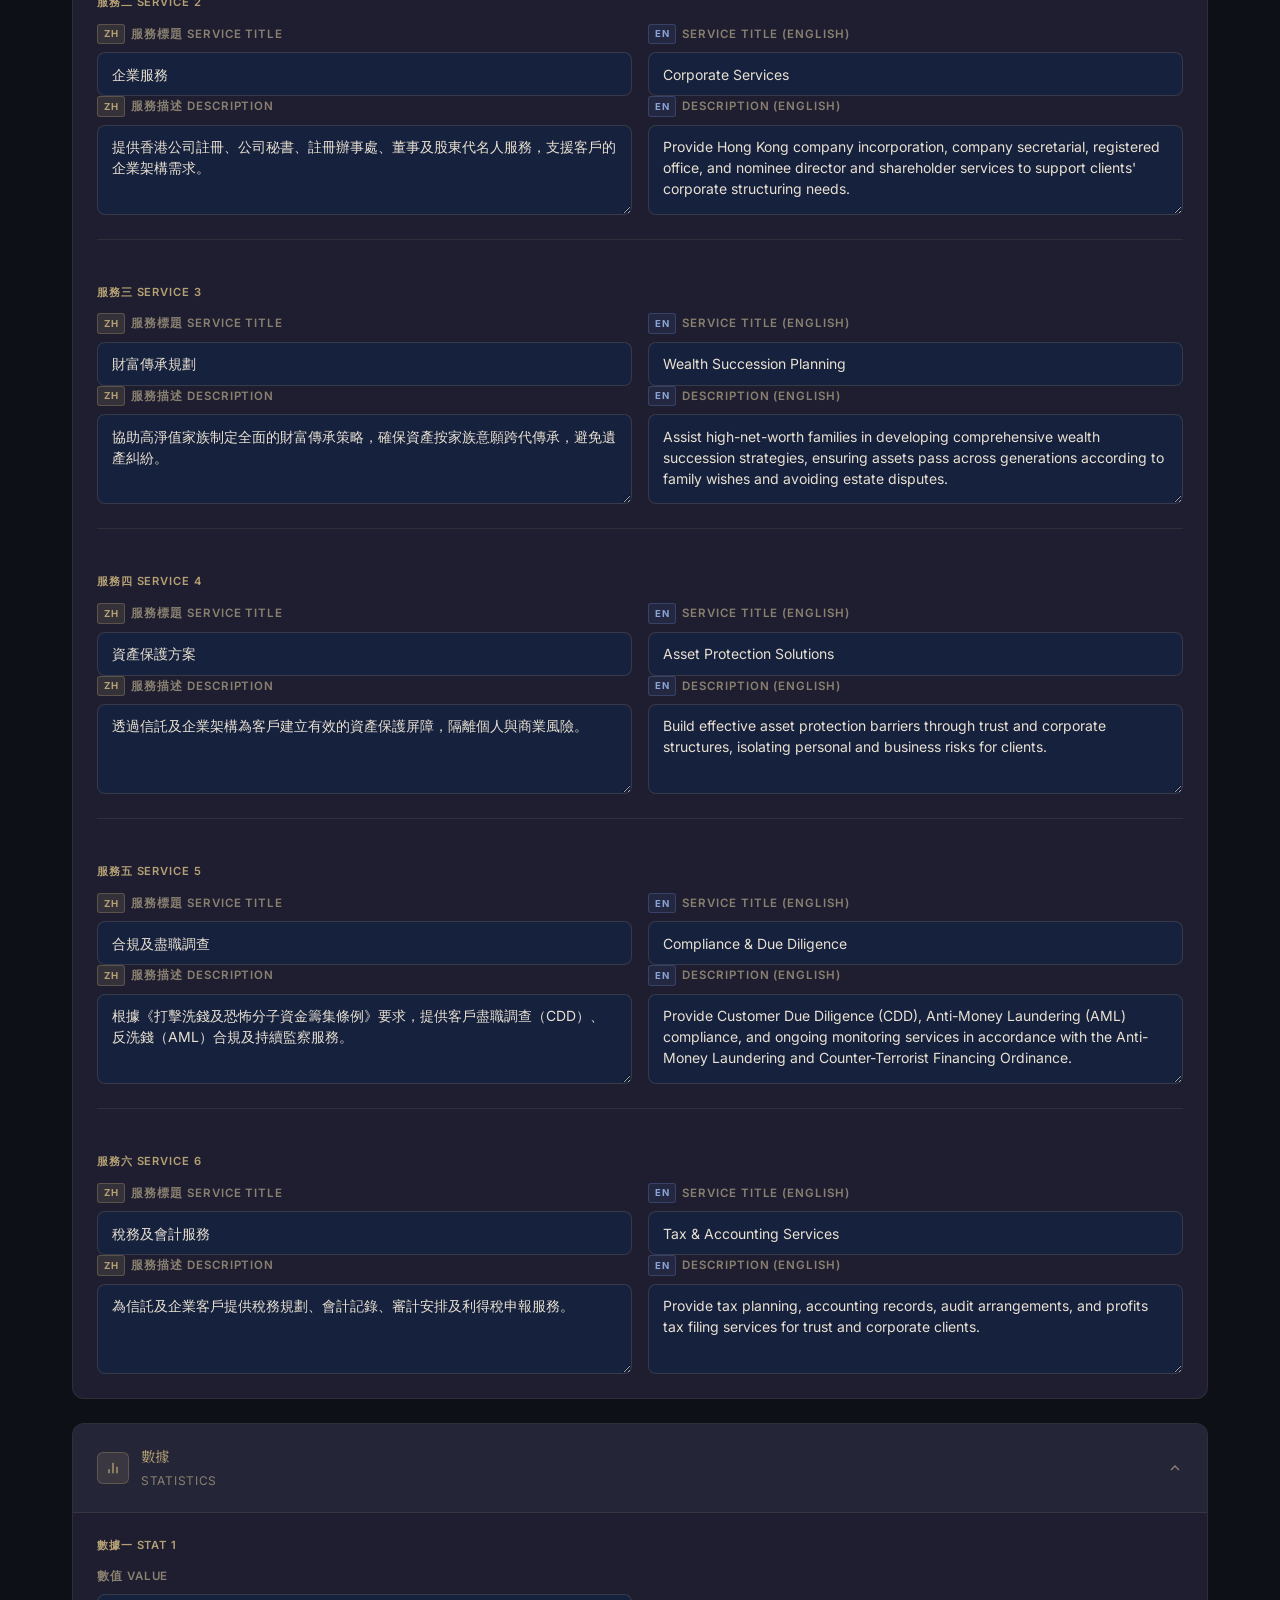
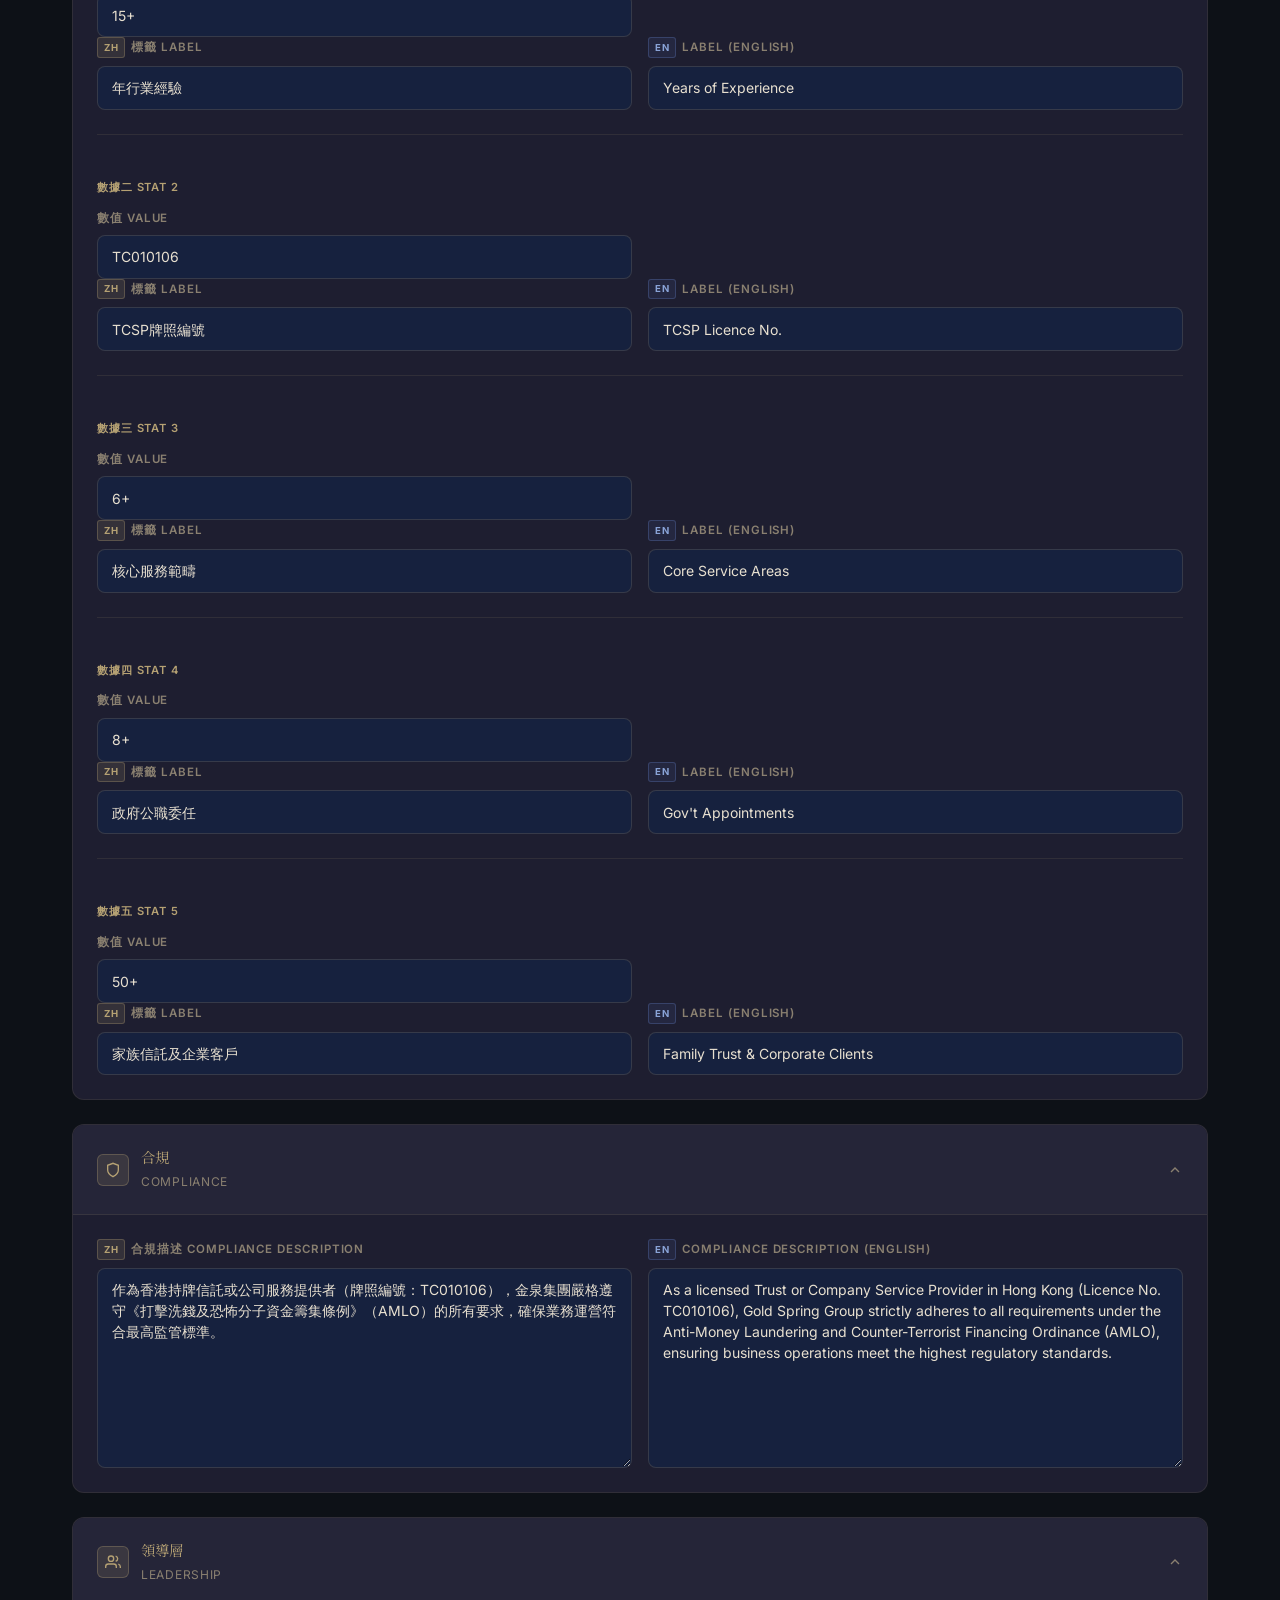
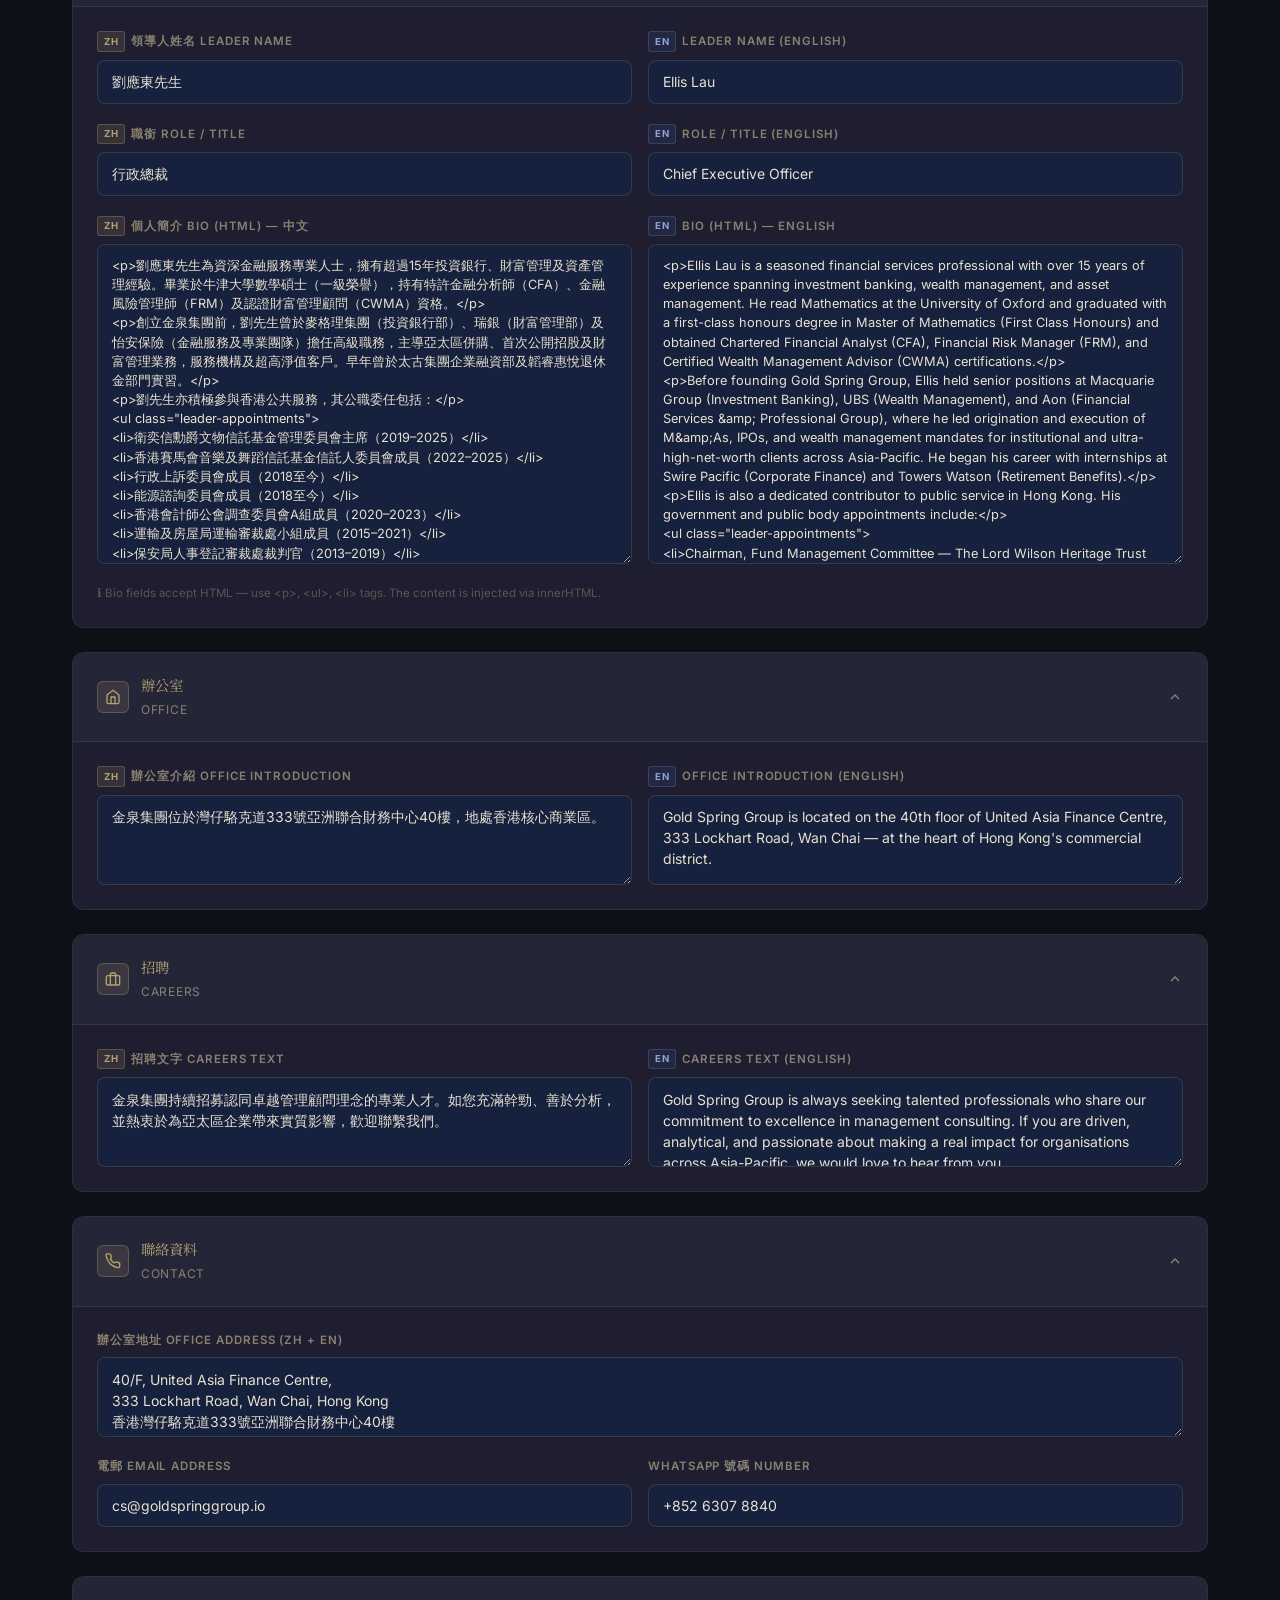
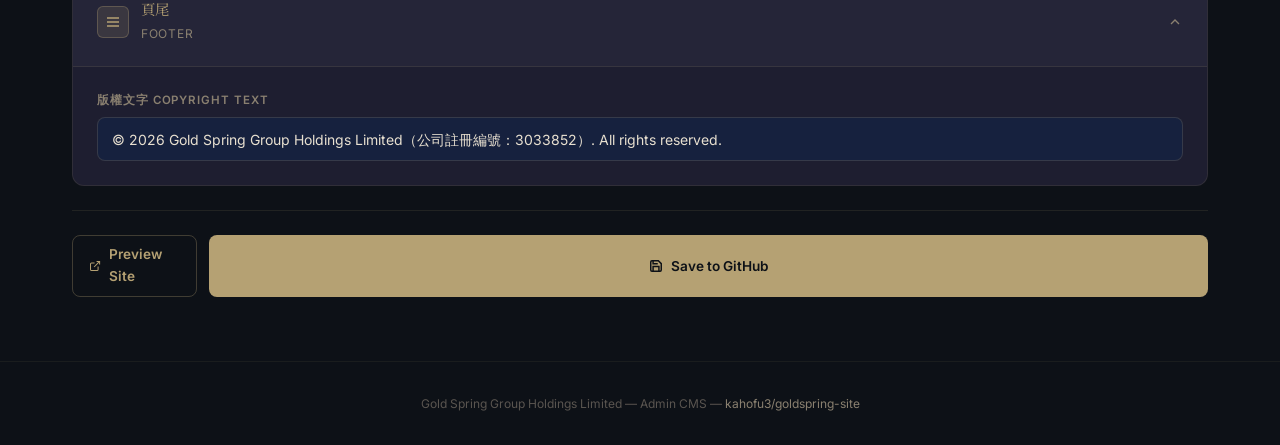
==== commit 36c49add: "Expand admin panel: add services, stats, compliance, footer editing + remove password" ====
--- a/admin/index.html
+++ b/admin/index.html
@@ -803,6 +803,321 @@
       </div>
     </div>
 
+    <!-- ═══ SERVICES SECTION ═══ -->
+    <div class="section-block">
+      <div class="section-header" onclick="toggleSection(this)">
+        <div class="section-icon">
+          <svg viewBox="0 0 24 24" fill="none" stroke="currentColor" stroke-width="2"><path d="M12 2L2 7l10 5 10-5-10-5z"/><path d="M2 17l10 5 10-5"/><path d="M2 12l10 5 10-5"/></svg>
+        </div>
+        <div class="section-title">
+          <span class="section-title-zh">服務</span>
+          <span class="section-title-en">Services</span>
+        </div>
+        <svg class="section-toggle open" width="16" height="16" viewBox="0 0 24 24" fill="none" stroke="currentColor" stroke-width="2"><polyline points="6 9 12 15 18 9"/></svg>
+      </div>
+      <div class="section-body">
+
+        <!-- Service 1 -->
+        <div style="margin-bottom:1.5rem;padding-bottom:1.5rem;border-bottom:1px solid rgba(181,161,115,0.12);">
+          <p style="font-size:0.7rem;font-weight:600;letter-spacing:0.08em;color:var(--gold);text-transform:uppercase;margin-bottom:0.75rem;">服務一 Service 1</p>
+          <div class="field-row">
+            <div class="field-group">
+              <label class="field-label"><span class="lang-badge">ZH</span> 服務標題 Service Title</label>
+              <input class="field-input" type="text" data-key="service1_title_zh" placeholder="Chinese service title">
+            </div>
+            <div class="field-group">
+              <label class="field-label"><span class="lang-badge en">EN</span> Service Title (English)</label>
+              <input class="field-input" type="text" data-key="service1_title_en" placeholder="English service title">
+            </div>
+          </div>
+          <div class="field-row">
+            <div class="field-group">
+              <label class="field-label"><span class="lang-badge">ZH</span> 服務描述 Description</label>
+              <textarea class="field-textarea" data-key="service1_desc_zh" placeholder="Chinese description"></textarea>
+            </div>
+            <div class="field-group">
+              <label class="field-label"><span class="lang-badge en">EN</span> Description (English)</label>
+              <textarea class="field-textarea" data-key="service1_desc_en" placeholder="English description"></textarea>
+            </div>
+          </div>
+        </div>
+
+        <!-- Service 2 -->
+        <div style="margin-bottom:1.5rem;padding-bottom:1.5rem;border-bottom:1px solid rgba(181,161,115,0.12);">
+          <p style="font-size:0.7rem;font-weight:600;letter-spacing:0.08em;color:var(--gold);text-transform:uppercase;margin-bottom:0.75rem;">服務二 Service 2</p>
+          <div class="field-row">
+            <div class="field-group">
+              <label class="field-label"><span class="lang-badge">ZH</span> 服務標題 Service Title</label>
+              <input class="field-input" type="text" data-key="service2_title_zh" placeholder="Chinese service title">
+            </div>
+            <div class="field-group">
+              <label class="field-label"><span class="lang-badge en">EN</span> Service Title (English)</label>
+              <input class="field-input" type="text" data-key="service2_title_en" placeholder="English service title">
+            </div>
+          </div>
+          <div class="field-row">
+            <div class="field-group">
+              <label class="field-label"><span class="lang-badge">ZH</span> 服務描述 Description</label>
+              <textarea class="field-textarea" data-key="service2_desc_zh" placeholder="Chinese description"></textarea>
+            </div>
+            <div class="field-group">
+              <label class="field-label"><span class="lang-badge en">EN</span> Description (English)</label>
+              <textarea class="field-textarea" data-key="service2_desc_en" placeholder="English description"></textarea>
+            </div>
+          </div>
+        </div>
+
+        <!-- Service 3 -->
+        <div style="margin-bottom:1.5rem;padding-bottom:1.5rem;border-bottom:1px solid rgba(181,161,115,0.12);">
+          <p style="font-size:0.7rem;font-weight:600;letter-spacing:0.08em;color:var(--gold);text-transform:uppercase;margin-bottom:0.75rem;">服務三 Service 3</p>
+          <div class="field-row">
+            <div class="field-group">
+              <label class="field-label"><span class="lang-badge">ZH</span> 服務標題 Service Title</label>
+              <input class="field-input" type="text" data-key="service3_title_zh" placeholder="Chinese service title">
+            </div>
+            <div class="field-group">
+              <label class="field-label"><span class="lang-badge en">EN</span> Service Title (English)</label>
+              <input class="field-input" type="text" data-key="service3_title_en" placeholder="English service title">
+            </div>
+          </div>
+          <div class="field-row">
+            <div class="field-group">
+              <label class="field-label"><span class="lang-badge">ZH</span> 服務描述 Description</label>
+              <textarea class="field-textarea" data-key="service3_desc_zh" placeholder="Chinese description"></textarea>
+            </div>
+            <div class="field-group">
+              <label class="field-label"><span class="lang-badge en">EN</span> Description (English)</label>
+              <textarea class="field-textarea" data-key="service3_desc_en" placeholder="English description"></textarea>
+            </div>
+          </div>
+        </div>
+
+        <!-- Service 4 -->
+        <div style="margin-bottom:1.5rem;padding-bottom:1.5rem;border-bottom:1px solid rgba(181,161,115,0.12);">
+          <p style="font-size:0.7rem;font-weight:600;letter-spacing:0.08em;color:var(--gold);text-transform:uppercase;margin-bottom:0.75rem;">服務四 Service 4</p>
+          <div class="field-row">
+            <div class="field-group">
+              <label class="field-label"><span class="lang-badge">ZH</span> 服務標題 Service Title</label>
+              <input class="field-input" type="text" data-key="service4_title_zh" placeholder="Chinese service title">
+            </div>
+            <div class="field-group">
+              <label class="field-label"><span class="lang-badge en">EN</span> Service Title (English)</label>
+              <input class="field-input" type="text" data-key="service4_title_en" placeholder="English service title">
+            </div>
+          </div>
+          <div class="field-row">
+            <div class="field-group">
+              <label class="field-label"><span class="lang-badge">ZH</span> 服務描述 Description</label>
+              <textarea class="field-textarea" data-key="service4_desc_zh" placeholder="Chinese description"></textarea>
+            </div>
+            <div class="field-group">
+              <label class="field-label"><span class="lang-badge en">EN</span> Description (English)</label>
+              <textarea class="field-textarea" data-key="service4_desc_en" placeholder="English description"></textarea>
+            </div>
+          </div>
+        </div>
+
+        <!-- Service 5 -->
+        <div style="margin-bottom:1.5rem;padding-bottom:1.5rem;border-bottom:1px solid rgba(181,161,115,0.12);">
+          <p style="font-size:0.7rem;font-weight:600;letter-spacing:0.08em;color:var(--gold);text-transform:uppercase;margin-bottom:0.75rem;">服務五 Service 5</p>
+          <div class="field-row">
+            <div class="field-group">
+              <label class="field-label"><span class="lang-badge">ZH</span> 服務標題 Service Title</label>
+              <input class="field-input" type="text" data-key="service5_title_zh" placeholder="Chinese service title">
+            </div>
+            <div class="field-group">
+              <label class="field-label"><span class="lang-badge en">EN</span> Service Title (English)</label>
+              <input class="field-input" type="text" data-key="service5_title_en" placeholder="English service title">
+            </div>
+          </div>
+          <div class="field-row">
+            <div class="field-group">
+              <label class="field-label"><span class="lang-badge">ZH</span> 服務描述 Description</label>
+              <textarea class="field-textarea" data-key="service5_desc_zh" placeholder="Chinese description"></textarea>
+            </div>
+            <div class="field-group">
+              <label class="field-label"><span class="lang-badge en">EN</span> Description (English)</label>
+              <textarea class="field-textarea" data-key="service5_desc_en" placeholder="English description"></textarea>
+            </div>
+          </div>
+        </div>
+
+        <!-- Service 6 -->
+        <div>
+          <p style="font-size:0.7rem;font-weight:600;letter-spacing:0.08em;color:var(--gold);text-transform:uppercase;margin-bottom:0.75rem;">服務六 Service 6</p>
+          <div class="field-row">
+            <div class="field-group">
+              <label class="field-label"><span class="lang-badge">ZH</span> 服務標題 Service Title</label>
+              <input class="field-input" type="text" data-key="service6_title_zh" placeholder="Chinese service title">
+            </div>
+            <div class="field-group">
+              <label class="field-label"><span class="lang-badge en">EN</span> Service Title (English)</label>
+              <input class="field-input" type="text" data-key="service6_title_en" placeholder="English service title">
+            </div>
+          </div>
+          <div class="field-row">
+            <div class="field-group">
+              <label class="field-label"><span class="lang-badge">ZH</span> 服務描述 Description</label>
+              <textarea class="field-textarea" data-key="service6_desc_zh" placeholder="Chinese description"></textarea>
+            </div>
+            <div class="field-group">
+              <label class="field-label"><span class="lang-badge en">EN</span> Description (English)</label>
+              <textarea class="field-textarea" data-key="service6_desc_en" placeholder="English description"></textarea>
+            </div>
+          </div>
+        </div>
+
+      </div>
+    </div>
+
+    <!-- ═══ STATISTICS SECTION ═══ -->
+    <div class="section-block">
+      <div class="section-header" onclick="toggleSection(this)">
+        <div class="section-icon">
+          <svg viewBox="0 0 24 24" fill="none" stroke="currentColor" stroke-width="2"><line x1="18" y1="20" x2="18" y2="10"/><line x1="12" y1="20" x2="12" y2="4"/><line x1="6" y1="20" x2="6" y2="14"/></svg>
+        </div>
+        <div class="section-title">
+          <span class="section-title-zh">數據</span>
+          <span class="section-title-en">Statistics</span>
+        </div>
+        <svg class="section-toggle open" width="16" height="16" viewBox="0 0 24 24" fill="none" stroke="currentColor" stroke-width="2"><polyline points="6 9 12 15 18 9"/></svg>
+      </div>
+      <div class="section-body">
+
+        <!-- Stat 1 -->
+        <div style="margin-bottom:1.5rem;padding-bottom:1.5rem;border-bottom:1px solid rgba(181,161,115,0.12);">
+          <p style="font-size:0.7rem;font-weight:600;letter-spacing:0.08em;color:var(--gold);text-transform:uppercase;margin-bottom:0.75rem;">數據一 Stat 1</p>
+          <div class="field-row">
+            <div class="field-group">
+              <label class="field-label">數值 Value</label>
+              <input class="field-input" type="text" data-key="stat1_value" placeholder="e.g. 15+">
+            </div>
+          </div>
+          <div class="field-row">
+            <div class="field-group">
+              <label class="field-label"><span class="lang-badge">ZH</span> 標籤 Label</label>
+              <input class="field-input" type="text" data-key="stat1_label_zh" placeholder="Chinese label">
+            </div>
+            <div class="field-group">
+              <label class="field-label"><span class="lang-badge en">EN</span> Label (English)</label>
+              <input class="field-input" type="text" data-key="stat1_label_en" placeholder="English label">
+            </div>
+          </div>
+        </div>
+
+        <!-- Stat 2 -->
+        <div style="margin-bottom:1.5rem;padding-bottom:1.5rem;border-bottom:1px solid rgba(181,161,115,0.12);">
+          <p style="font-size:0.7rem;font-weight:600;letter-spacing:0.08em;color:var(--gold);text-transform:uppercase;margin-bottom:0.75rem;">數據二 Stat 2</p>
+          <div class="field-row">
+            <div class="field-group">
+              <label class="field-label">數值 Value</label>
+              <input class="field-input" type="text" data-key="stat2_value" placeholder="e.g. TC010106">
+            </div>
+          </div>
+          <div class="field-row">
+            <div class="field-group">
+              <label class="field-label"><span class="lang-badge">ZH</span> 標籤 Label</label>
+              <input class="field-input" type="text" data-key="stat2_label_zh" placeholder="Chinese label">
+            </div>
+            <div class="field-group">
+              <label class="field-label"><span class="lang-badge en">EN</span> Label (English)</label>
+              <input class="field-input" type="text" data-key="stat2_label_en" placeholder="English label">
+            </div>
+          </div>
+        </div>
+
+        <!-- Stat 3 -->
+        <div style="margin-bottom:1.5rem;padding-bottom:1.5rem;border-bottom:1px solid rgba(181,161,115,0.12);">
+          <p style="font-size:0.7rem;font-weight:600;letter-spacing:0.08em;color:var(--gold);text-transform:uppercase;margin-bottom:0.75rem;">數據三 Stat 3</p>
+          <div class="field-row">
+            <div class="field-group">
+              <label class="field-label">數值 Value</label>
+              <input class="field-input" type="text" data-key="stat3_value" placeholder="e.g. 6+">
+            </div>
+          </div>
+          <div class="field-row">
+            <div class="field-group">
+              <label class="field-label"><span class="lang-badge">ZH</span> 標籤 Label</label>
+              <input class="field-input" type="text" data-key="stat3_label_zh" placeholder="Chinese label">
+            </div>
+            <div class="field-group">
+              <label class="field-label"><span class="lang-badge en">EN</span> Label (English)</label>
+              <input class="field-input" type="text" data-key="stat3_label_en" placeholder="English label">
+            </div>
+          </div>
+        </div>
+
+        <!-- Stat 4 -->
+        <div style="margin-bottom:1.5rem;padding-bottom:1.5rem;border-bottom:1px solid rgba(181,161,115,0.12);">
+          <p style="font-size:0.7rem;font-weight:600;letter-spacing:0.08em;color:var(--gold);text-transform:uppercase;margin-bottom:0.75rem;">數據四 Stat 4</p>
+          <div class="field-row">
+            <div class="field-group">
+              <label class="field-label">數值 Value</label>
+              <input class="field-input" type="text" data-key="stat4_value" placeholder="e.g. 8+">
+            </div>
+          </div>
+          <div class="field-row">
+            <div class="field-group">
+              <label class="field-label"><span class="lang-badge">ZH</span> 標籤 Label</label>
+              <input class="field-input" type="text" data-key="stat4_label_zh" placeholder="Chinese label">
+            </div>
+            <div class="field-group">
+              <label class="field-label"><span class="lang-badge en">EN</span> Label (English)</label>
+              <input class="field-input" type="text" data-key="stat4_label_en" placeholder="English label">
+            </div>
+          </div>
+        </div>
+
+        <!-- Stat 5 -->
+        <div>
+          <p style="font-size:0.7rem;font-weight:600;letter-spacing:0.08em;color:var(--gold);text-transform:uppercase;margin-bottom:0.75rem;">數據五 Stat 5</p>
+          <div class="field-row">
+            <div class="field-group">
+              <label class="field-label">數值 Value</label>
+              <input class="field-input" type="text" data-key="stat5_value" placeholder="e.g. 50+">
+            </div>
+          </div>
+          <div class="field-row">
+            <div class="field-group">
+              <label class="field-label"><span class="lang-badge">ZH</span> 標籤 Label</label>
+              <input class="field-input" type="text" data-key="stat5_label_zh" placeholder="Chinese label">
+            </div>
+            <div class="field-group">
+              <label class="field-label"><span class="lang-badge en">EN</span> Label (English)</label>
+              <input class="field-input" type="text" data-key="stat5_label_en" placeholder="English label">
+            </div>
+          </div>
+        </div>
+
+      </div>
+    </div>
+
+    <!-- ═══ COMPLIANCE SECTION ═══ -->
+    <div class="section-block">
+      <div class="section-header" onclick="toggleSection(this)">
+        <div class="section-icon">
+          <svg viewBox="0 0 24 24" fill="none" stroke="currentColor" stroke-width="2"><path d="M12 22s8-4 8-10V5l-8-3-8 3v7c0 6 8 10 8 10z"/></svg>
+        </div>
+        <div class="section-title">
+          <span class="section-title-zh">合規</span>
+          <span class="section-title-en">Compliance</span>
+        </div>
+        <svg class="section-toggle open" width="16" height="16" viewBox="0 0 24 24" fill="none" stroke="currentColor" stroke-width="2"><polyline points="6 9 12 15 18 9"/></svg>
+      </div>
+      <div class="section-body">
+        <div class="field-row">
+          <div class="field-group">
+            <label class="field-label"><span class="lang-badge">ZH</span> 合規描述 Compliance Description</label>
+            <textarea class="field-textarea tall" data-key="compliance_desc_zh" placeholder="Chinese compliance description"></textarea>
+          </div>
+          <div class="field-group">
+            <label class="field-label"><span class="lang-badge en">EN</span> Compliance Description (English)</label>
+            <textarea class="field-textarea tall" data-key="compliance_desc_en" placeholder="English compliance description"></textarea>
+          </div>
+        </div>
+      </div>
+    </div>
+
     <!-- ═══ LEADERSHIP SECTION ═══ -->
     <div class="section-block">
       <div class="section-header" onclick="toggleSection(this)">
@@ -962,6 +1277,26 @@
             <label class="field-label">WhatsApp 號碼 Number</label>
             <input class="field-input" type="text" data-key="contact_whatsapp" placeholder="e.g. +852 6307 8840">
           </div>
+        </div>
+      </div>
+    </div>
+
+    <!-- ═══ FOOTER SECTION ═══ -->
+    <div class="section-block">
+      <div class="section-header" onclick="toggleSection(this)">
+        <div class="section-icon">
+          <svg viewBox="0 0 24 24" fill="none" stroke="currentColor" stroke-width="2"><line x1="3" y1="12" x2="21" y2="12"/><line x1="3" y1="6" x2="21" y2="6"/><line x1="3" y1="18" x2="21" y2="18"/></svg>
+        </div>
+        <div class="section-title">
+          <span class="section-title-zh">頁尾</span>
+          <span class="section-title-en">Footer</span>
+        </div>
+        <svg class="section-toggle open" width="16" height="16" viewBox="0 0 24 24" fill="none" stroke="currentColor" stroke-width="2"><polyline points="6 9 12 15 18 9"/></svg>
+      </div>
+      <div class="section-body">
+        <div class="field-group field-full">
+          <label class="field-label">版權文字 Copyright Text</label>
+          <input class="field-input" type="text" data-key="footer_copy" placeholder="e.g. &copy; 2026 Gold Spring Group Holdings Limited...">
         </div>
       </div>
     </div>
@@ -1049,6 +1384,17 @@
 const loginError  = document.getElementById('login-error');
 
 function tryLogin() {
+    loginScreen.style.display = 'none';
+    appEl.style.display = 'block';
+    loadContent();
+}
+
+// Auto-login on page load (no password required)
+window.addEventListener('DOMContentLoaded', function() {
+  tryLogin();
+});
+
+function _oldLogin() {
   const val = loginInput.value;
   if (val === PASSWORD) {
     loginScreen.style.display = 'none';
